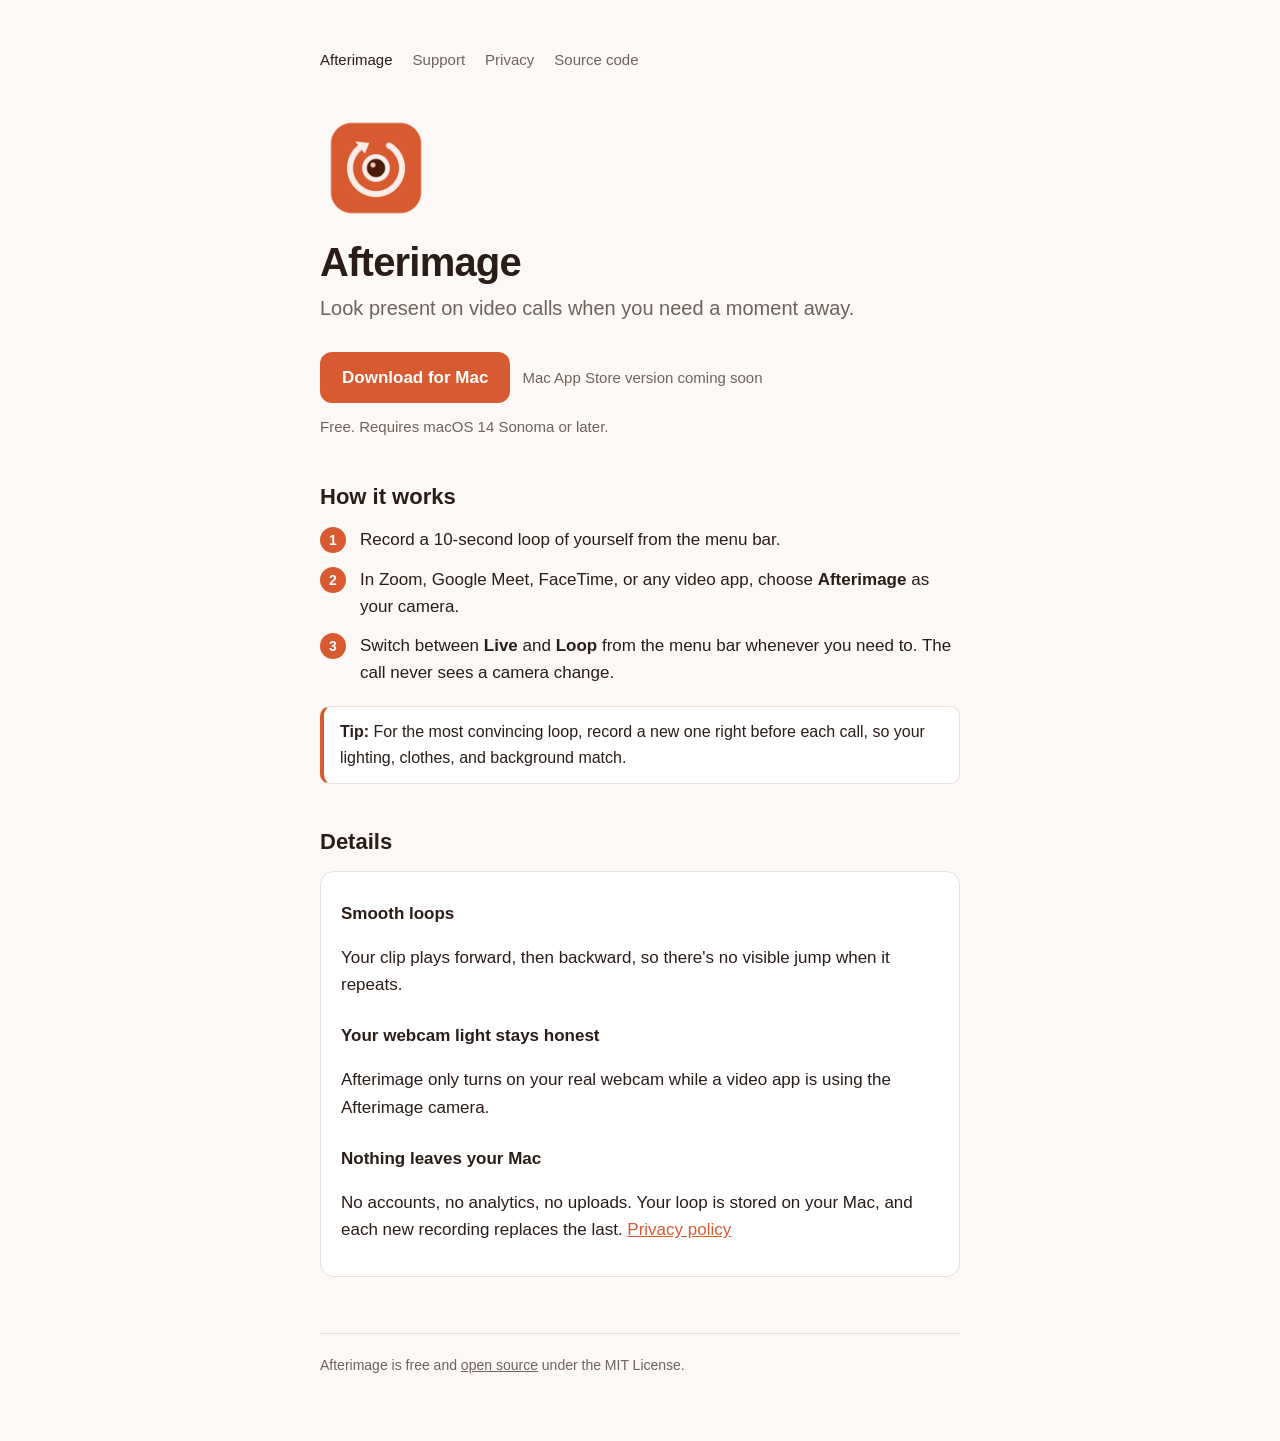
==== docs/index.html @ d4aef53a "Point the download button straight at the zip Co-Authored-By: Claude Opus 5.5 <noreply@anthropic.com" ====
<!doctype html>
<html lang="en">
<head>
<meta charset="utf-8">
<meta name="viewport" content="width=device-width, initial-scale=1">
<title>Afterimage — look present when you need a moment away</title>
<meta name="description" content="Afterimage is a free Mac app that shows a looping video of you on Zoom, Meet, and other video calls when you need a moment away.">
<link rel="icon" href="icon.png">
<link rel="stylesheet" href="style.css">
</head>
<body>
<main>
<nav>
  <a href="./" aria-current="page">Afterimage</a>
  <a href="support.html">Support</a>
  <a href="privacy.html">Privacy</a>
  <a href="https://github.com/leohanon/afterimage">Source code</a>
</nav>
<img class="icon" src="icon.png" alt="Afterimage app icon">
<h1>Afterimage</h1>
<p class="tagline">Look present on video calls when you need a moment away.</p>

<div class="buttons">
  <a class="button" href="https://github.com/leohanon/afterimage/releases/latest/download/Afterimage.zip">Download for Mac</a>
  <span class="soon">Mac App Store version coming soon</span>
</div>
<p class="fine">Free. Requires macOS 14 Sonoma or later.</p>

<h2>How it works</h2>
<ol class="steps">
  <li>Record a 10-second loop of yourself from the menu bar.</li>
  <li>In Zoom, Google Meet, FaceTime, or any video app, choose <strong>Afterimage</strong> as your camera.</li>
  <li>Switch between <strong>Live</strong> and <strong>Loop</strong> from the menu bar whenever you need to. The call never sees a camera change.</li>
</ol>
<p class="tip"><strong>Tip:</strong> For the most convincing loop, record a new one right before each call, so your lighting, clothes, and background match.</p>

<h2>Details</h2>
<div class="card">
  <h3>Smooth loops</h3>
  <p>Your clip plays forward, then backward, so there's no visible jump when it repeats.</p>
  <h3>Your webcam light stays honest</h3>
  <p>Afterimage only turns on your real webcam while a video app is using the Afterimage camera.</p>
  <h3>Nothing leaves your Mac</h3>
  <p>No accounts, no analytics, no uploads. Your loop is stored on your Mac, and each new recording replaces the last. <a href="privacy.html">Privacy policy</a></p>
</div>
<footer>Afterimage is free and <a href="https://github.com/leohanon/afterimage">open source</a> under the MIT License.</footer>
</main>
</body>
</html>
---- docs/style.css ----
:root {
  --bg: #fbf8f6;
  --text: #2a1d18;
  --muted: #6f625c;
  --line: #eadfd9;
  --card: #ffffff;
  --accent: #d85a30;
  --accent-text: #ffffff;
}
@media (prefers-color-scheme: dark) {
  :root {
    --bg: #1c1715;
    --text: #f3ece8;
    --muted: #b3a7a1;
    --line: #3a302c;
    --card: #26201d;
    --accent: #e4693f;
  }
}
* { box-sizing: border-box; }
body {
  margin: 0;
  background: var(--bg);
  color: var(--text);
  font: 17px/1.6 -apple-system, BlinkMacSystemFont, "SF Pro Text", "Helvetica Neue", sans-serif;
}
main { max-width: 680px; margin: 0 auto; padding: 48px 20px 64px; }
a { color: var(--accent); }
nav { display: flex; gap: 20px; font-size: 15px; margin-bottom: 40px; }
nav a { color: var(--muted); text-decoration: none; }
nav a:hover, nav a[aria-current] { color: var(--text); }
h1 { font-size: 40px; line-height: 1.1; margin: 16px 0 8px; letter-spacing: -0.02em; }
h2 { font-size: 22px; margin: 40px 0 12px; }
h3 { font-size: 17px; margin: 24px 0 4px; }
.tagline { font-size: 20px; color: var(--muted); margin: 0 0 28px; }
.icon { width: 112px; height: 112px; display: block; }
.buttons { display: flex; flex-wrap: wrap; gap: 12px; align-items: center; }
.button {
  display: inline-block; padding: 12px 22px; border-radius: 12px;
  background: var(--accent); color: var(--accent-text); text-decoration: none; font-weight: 600;
}
.soon { color: var(--muted); font-size: 15px; }
.fine { color: var(--muted); font-size: 15px; margin-top: 12px; }
ol.steps { list-style: none; counter-reset: step; padding: 0; margin: 0; }
ol.steps li { counter-increment: step; position: relative; padding-left: 40px; margin: 12px 0; }
ol.steps li::before {
  content: counter(step); position: absolute; left: 0; top: 1px;
  width: 26px; height: 26px; border-radius: 50%;
  background: var(--accent); color: var(--accent-text);
  font-size: 14px; font-weight: 700; text-align: center; line-height: 26px;
}
.card { background: var(--card); border: 1px solid var(--line); border-radius: 14px; padding: 4px 20px 16px; margin-top: 12px; }
footer { margin-top: 56px; padding-top: 20px; border-top: 1px solid var(--line); color: var(--muted); font-size: 14px; }
footer a { color: var(--muted); }
.tip { background: var(--card); border: 1px solid var(--line); border-left: 4px solid var(--accent); border-radius: 10px; padding: 12px 16px; margin: 20px 0 0; font-size: 16px; }
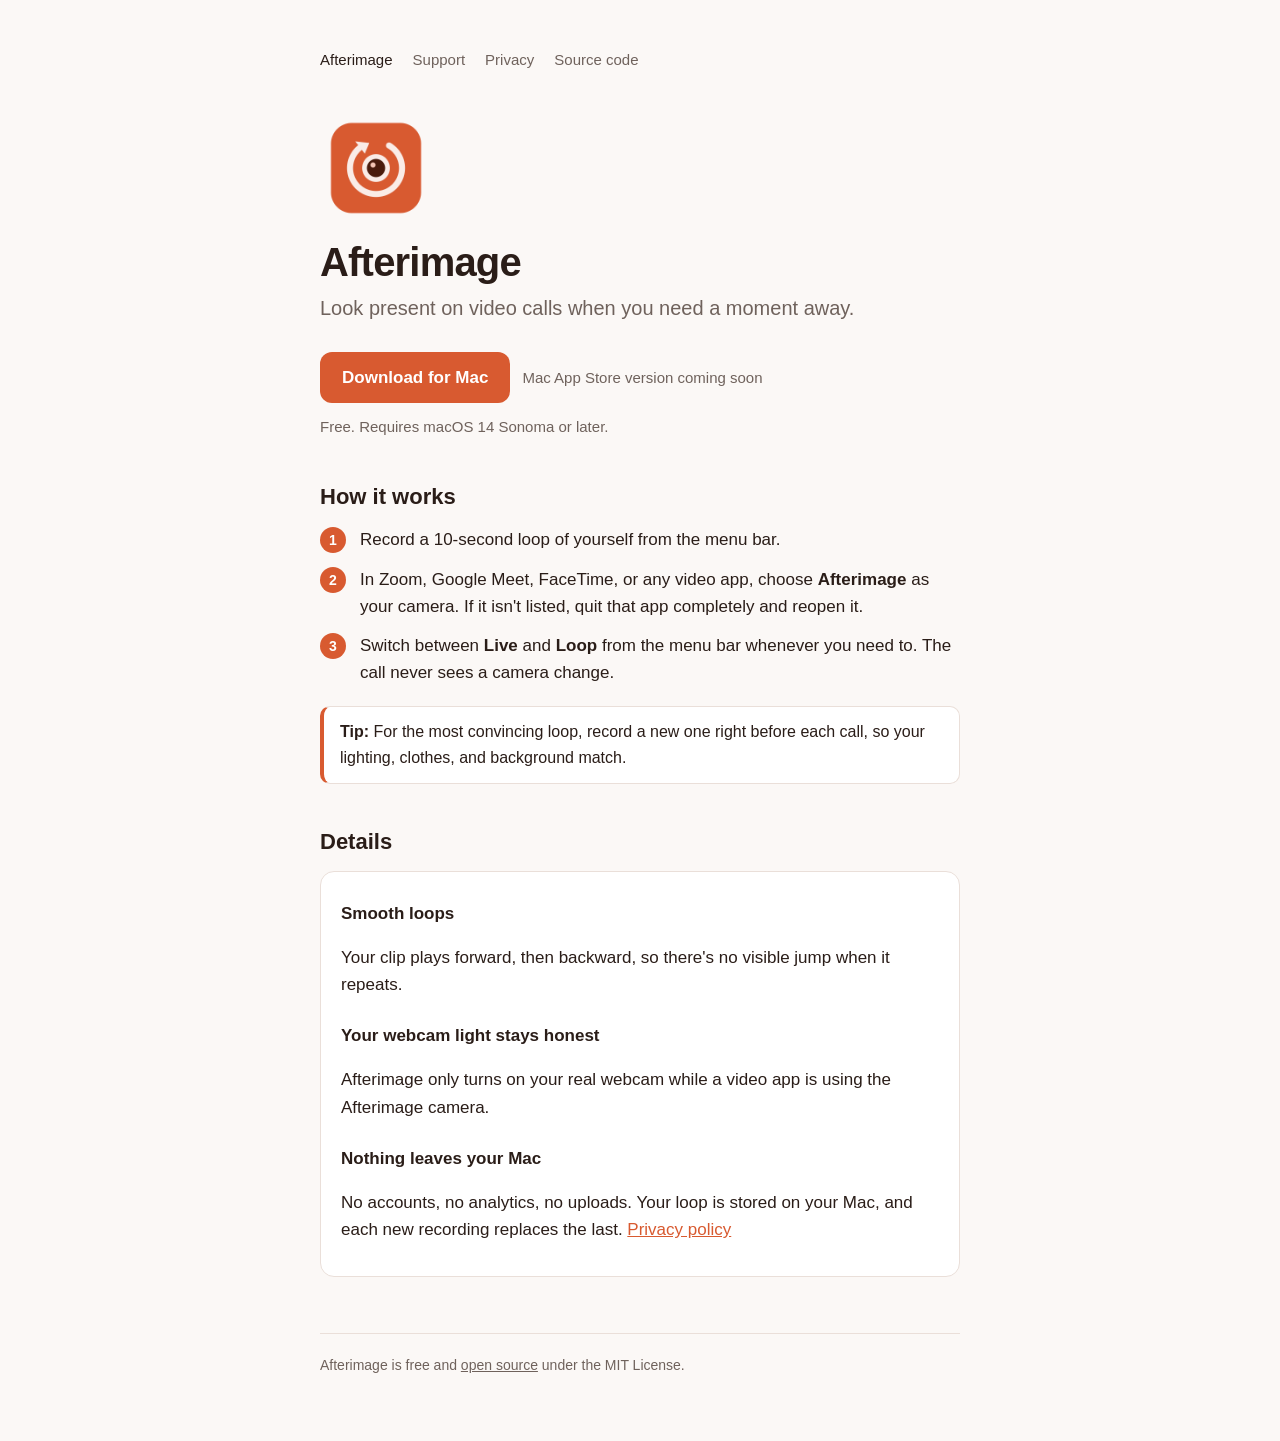
==== commit abd8fe57: "Explain reopening video apps; crop non-widescreen frames instead of stretching Video apps only list " ====
--- a/docs/index.html
+++ b/docs/index.html
@@ -29,7 +29,7 @@
 <h2>How it works</h2>
 <ol class="steps">
   <li>Record a 10-second loop of yourself from the menu bar.</li>
-  <li>In Zoom, Google Meet, FaceTime, or any video app, choose <strong>Afterimage</strong> as your camera.</li>
+  <li>In Zoom, Google Meet, FaceTime, or any video app, choose <strong>Afterimage</strong> as your camera. If it isn't listed, quit that app completely and reopen it.</li>
   <li>Switch between <strong>Live</strong> and <strong>Loop</strong> from the menu bar whenever you need to. The call never sees a camera change.</li>
 </ol>
 <p class="tip"><strong>Tip:</strong> For the most convincing loop, record a new one right before each call, so your lighting, clothes, and background match.</p>
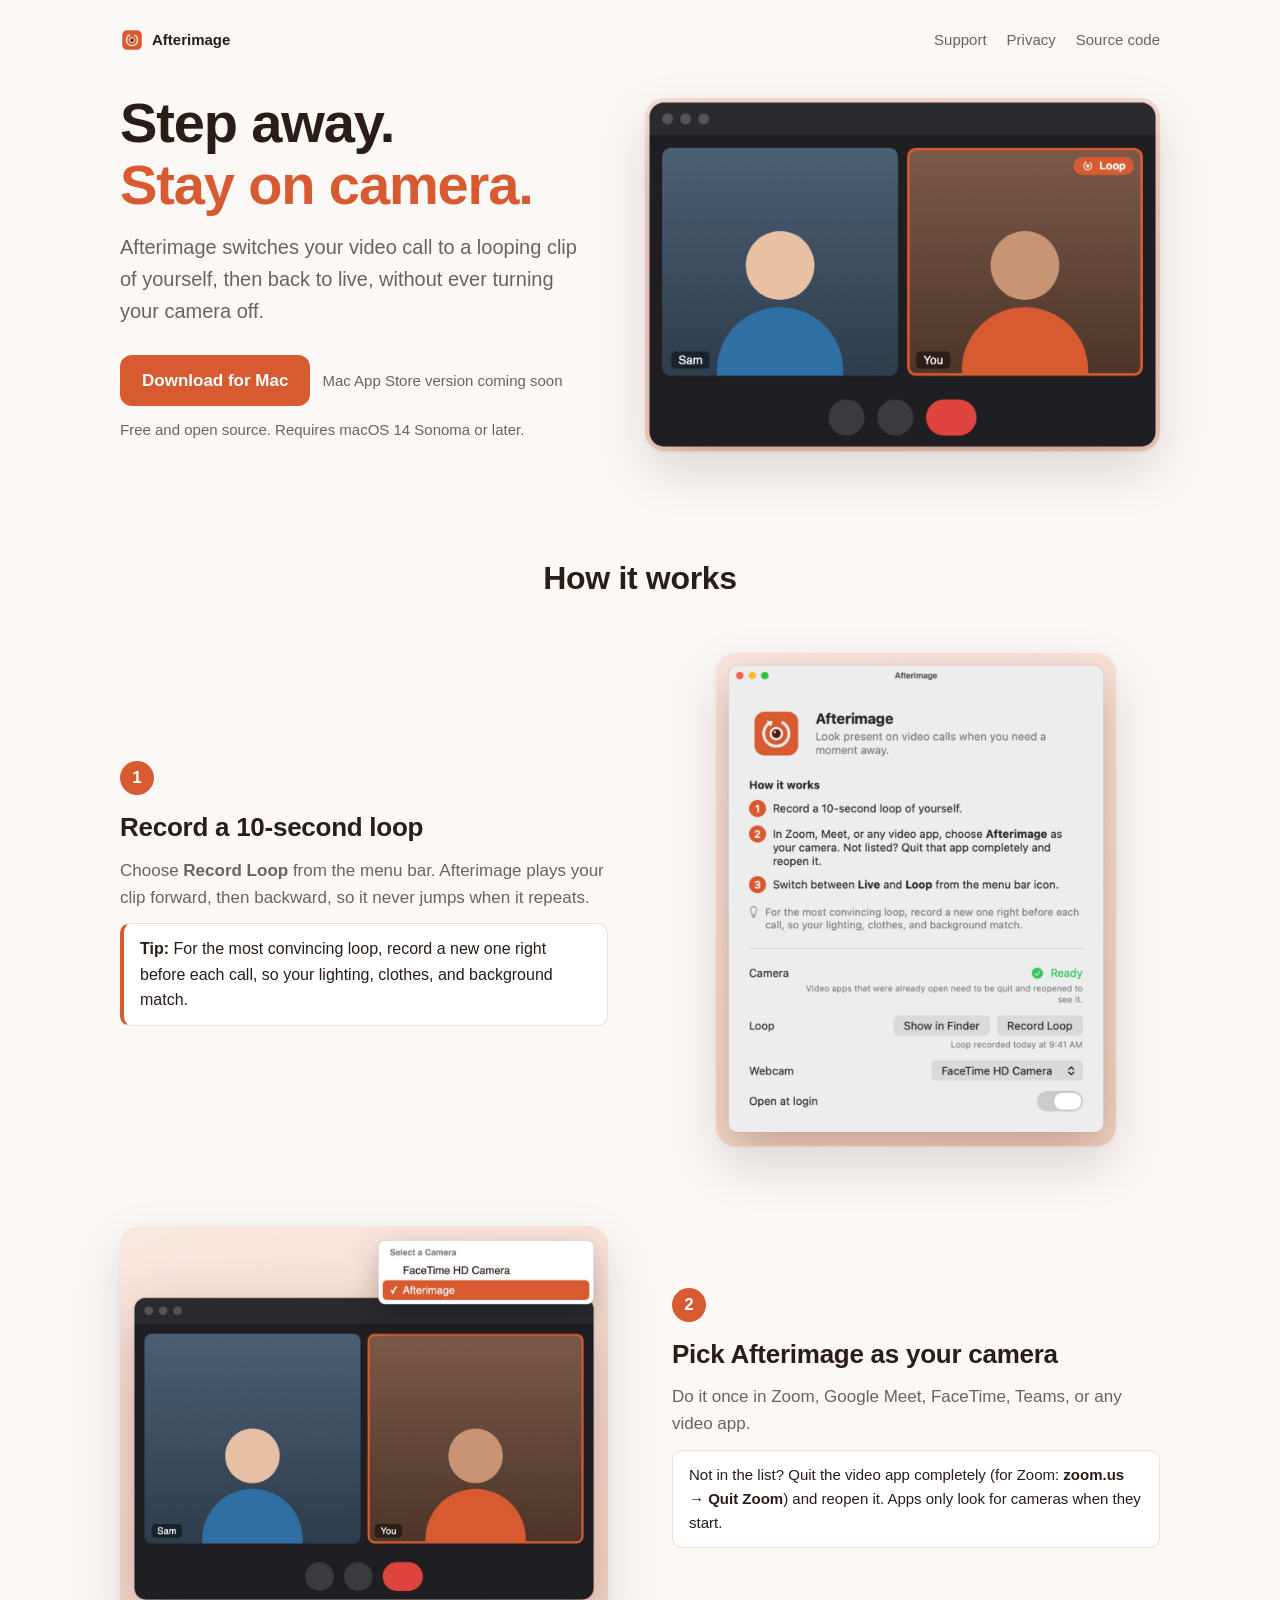
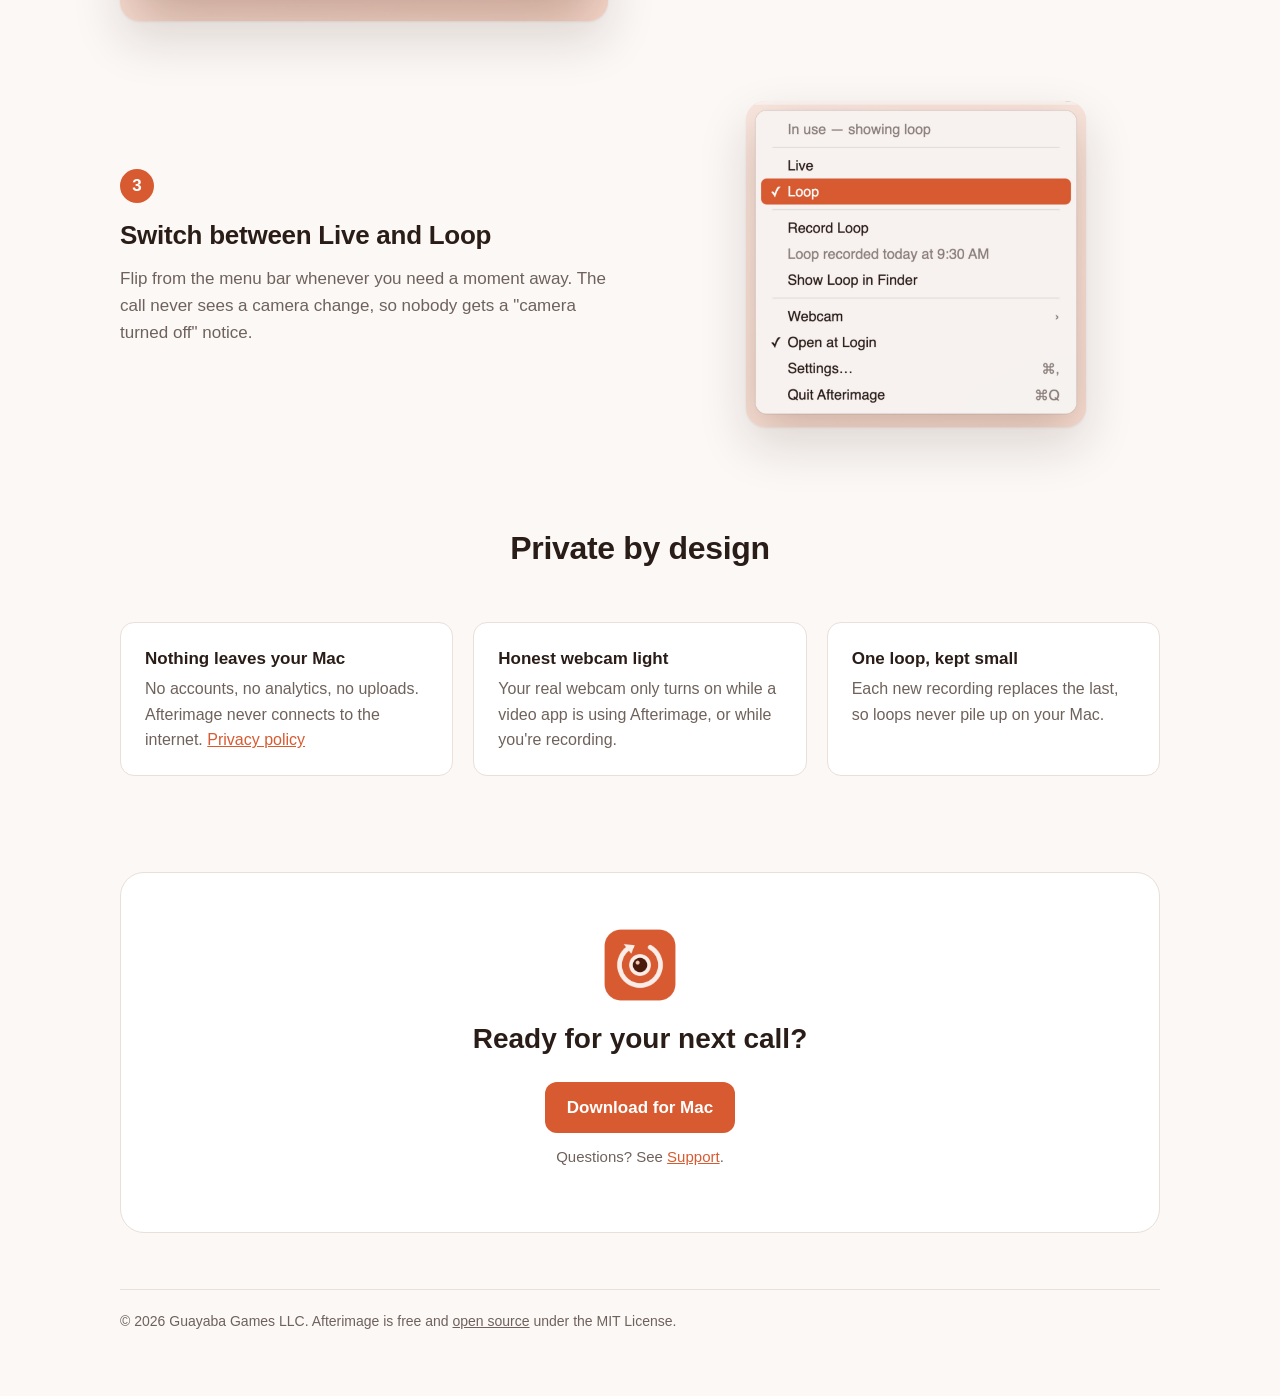
==== commit 0b1d09b9: "Redesign the home page with screenshots; license under Guayaba Games LLC The home page is now a wide" ====
--- a/docs/index.html
+++ b/docs/index.html
@@ -8,42 +8,88 @@
 <link rel="icon" href="icon.png">
 <link rel="stylesheet" href="style.css">
 </head>
-<body>
+<body class="home">
 <main>
 <nav>
-  <a href="./" aria-current="page">Afterimage</a>
-  <a href="support.html">Support</a>
-  <a href="privacy.html">Privacy</a>
-  <a href="https://github.com/leohanon/afterimage">Source code</a>
+  <a class="brand" href="./" aria-current="page"><img src="icon.png" alt="">Afterimage</a>
+  <span class="links">
+    <a href="support.html">Support</a>
+    <a href="privacy.html">Privacy</a>
+    <a href="https://github.com/leohanon/afterimage">Source code</a>
+  </span>
 </nav>
-<img class="icon" src="icon.png" alt="Afterimage app icon">
-<h1>Afterimage</h1>
-<p class="tagline">Look present on video calls when you need a moment away.</p>
 
-<div class="buttons">
-  <a class="button" href="https://github.com/leohanon/afterimage/releases/latest/download/Afterimage.zip">Download for Mac</a>
-  <span class="soon">Mac App Store version coming soon</span>
-</div>
-<p class="fine">Free. Requires macOS 14 Sonoma or later.</p>
+<section class="hero">
+  <div class="hero-text">
+    <h1>Step away.<br><span class="accent">Stay on camera.</span></h1>
+    <p class="tagline">Afterimage switches your video call to a looping clip of yourself, then back to live, without ever turning your camera off.</p>
+    <div class="buttons">
+      <a class="button" href="https://github.com/leohanon/afterimage/releases/latest/download/Afterimage.zip">Download for Mac</a>
+      <span class="soon">Mac App Store version coming soon</span>
+    </div>
+    <p class="fine">Free and open source. Requires macOS 14 Sonoma or later.</p>
+  </div>
+  <figure class="shot hero-shot"><img src="img/call.jpg" alt="A video call where your tile is showing your Afterimage loop" width="1200" height="821"></figure>
+</section>
 
-<h2>How it works</h2>
-<ol class="steps">
-  <li>Record a 10-second loop of yourself from the menu bar.</li>
-  <li>In Zoom, Google Meet, FaceTime, or any video app, choose <strong>Afterimage</strong> as your camera. If it isn't listed, quit that app completely and reopen it.</li>
-  <li>Switch between <strong>Live</strong> and <strong>Loop</strong> from the menu bar whenever you need to. The call never sees a camera change.</li>
-</ol>
-<p class="tip"><strong>Tip:</strong> For the most convincing loop, record a new one right before each call, so your lighting, clothes, and background match.</p>
+<section>
+  <h2 class="section-title">How it works</h2>
+  <div class="feature">
+    <div class="feature-text">
+      <span class="num">1</span>
+      <h3>Record a 10-second loop</h3>
+      <p>Choose <strong>Record Loop</strong> from the menu bar. Afterimage plays your clip forward, then backward, so it never jumps when it repeats.</p>
+      <p class="tip"><strong>Tip:</strong> For the most convincing loop, record a new one right before each call, so your lighting, clothes, and background match.</p>
+    </div>
+    <figure class="shot narrow"><img src="img/settings.jpg" alt="The Afterimage settings window with the Record Loop button" width="972" height="1200" ></figure>
+  </div>
+  <div class="feature reverse">
+    <div class="feature-text">
+      <span class="num">2</span>
+      <h3>Pick Afterimage as your camera</h3>
+      <p>Do it once in Zoom, Google Meet, FaceTime, Teams, or any video app.</p>
+      <p class="note">Not in the list? Quit the video app completely (for Zoom: <strong>zoom.us → Quit Zoom</strong>) and reopen it. Apps only look for cameras when they start.</p>
+    </div>
+    <figure class="shot"><img src="img/camera.jpg" alt="A video app's camera menu with Afterimage selected" width="1200" height="971" ></figure>
+  </div>
+  <div class="feature">
+    <div class="feature-text">
+      <span class="num">3</span>
+      <h3>Switch between Live and Loop</h3>
+      <p>Flip from the menu bar whenever you need a moment away. The call never sees a camera change, so nobody gets a "camera turned off" notice.</p>
+    </div>
+    <figure class="shot narrow small"><img src="img/menu.jpg" alt="The Afterimage menu with Loop selected" width="1200" height="1150" ></figure>
+  </div>
+</section>
 
-<h2>Details</h2>
-<div class="card">
-  <h3>Smooth loops</h3>
-  <p>Your clip plays forward, then backward, so there's no visible jump when it repeats.</p>
-  <h3>Your webcam light stays honest</h3>
-  <p>Afterimage only turns on your real webcam while a video app is using the Afterimage camera.</p>
-  <h3>Nothing leaves your Mac</h3>
-  <p>No accounts, no analytics, no uploads. Your loop is stored on your Mac, and each new recording replaces the last. <a href="privacy.html">Privacy policy</a></p>
-</div>
-<footer>Afterimage is free and <a href="https://github.com/leohanon/afterimage">open source</a> under the MIT License.</footer>
+<section>
+  <h2 class="section-title">Private by design</h2>
+  <div class="grid">
+    <div class="card">
+      <h3>Nothing leaves your Mac</h3>
+      <p>No accounts, no analytics, no uploads. Afterimage never connects to the internet. <a href="privacy.html">Privacy policy</a></p>
+    </div>
+    <div class="card">
+      <h3>Honest webcam light</h3>
+      <p>Your real webcam only turns on while a video app is using Afterimage, or while you're recording.</p>
+    </div>
+    <div class="card">
+      <h3>One loop, kept small</h3>
+      <p>Each new recording replaces the last, so loops never pile up on your Mac.</p>
+    </div>
+  </div>
+</section>
+
+<section class="cta">
+  <img src="icon.png" alt="" width="88" height="88">
+  <h2>Ready for your next call?</h2>
+  <div class="buttons center">
+    <a class="button" href="https://github.com/leohanon/afterimage/releases/latest/download/Afterimage.zip">Download for Mac</a>
+  </div>
+  <p class="fine">Questions? See <a href="support.html">Support</a>.</p>
+</section>
+
+<footer>© 2026 Guayaba Games LLC. Afterimage is free and <a href="https://github.com/leohanon/afterimage">open source</a> under the MIT License.</footer>
 </main>
 </body>
 </html>
--- a/docs/style.css
+++ b/docs/style.css
@@ -53,3 +53,58 @@
 footer { margin-top: 56px; padding-top: 20px; border-top: 1px solid var(--line); color: var(--muted); font-size: 14px; }
 footer a { color: var(--muted); }
 .tip { background: var(--card); border: 1px solid var(--line); border-left: 4px solid var(--accent); border-radius: 10px; padding: 12px 16px; margin: 20px 0 0; font-size: 16px; }
+
+/* ---------- shared nav ---------- */
+nav { align-items: center; justify-content: space-between; flex-wrap: wrap; row-gap: 8px; }
+nav .brand { display: flex; align-items: center; gap: 8px; color: var(--text); font-weight: 600; }
+nav .brand img { width: 24px; height: 24px; }
+nav .links { display: flex; gap: 20px; }
+
+/* ---------- home page ---------- */
+.home main { max-width: 1080px; padding-top: 28px; }
+.home section { margin-top: 96px; }
+.home section.hero { margin-top: 32px; }
+.accent { color: var(--accent); }
+
+.hero { display: grid; grid-template-columns: 1fr 1.1fr; gap: 56px; align-items: center; }
+.hero h1 { font-size: 56px; margin: 0 0 16px; }
+.hero .tagline { font-size: 20px; margin-bottom: 28px; }
+
+.shot { margin: 0; border-radius: 20px; overflow: hidden; background: #f6dccf;
+  box-shadow: 0 1px 2px rgba(60,20,5,.08), 0 20px 50px rgba(60,20,5,.14); }
+.shot img { display: block; width: 100%; height: auto; }
+
+.section-title { font-size: 32px; text-align: center; margin: 0 0 48px; letter-spacing: -0.01em; }
+
+.feature { display: grid; grid-template-columns: 1fr 1fr; gap: 64px; align-items: center; margin-bottom: 80px; }
+.feature:last-child { margin-bottom: 0; }
+.feature.reverse .feature-text { order: 2; }
+.feature h3 { font-size: 26px; margin: 12px 0 8px; letter-spacing: -0.01em; }
+.feature p { color: var(--muted); margin: 0 0 12px; }
+.feature .tip, .feature .note { color: var(--text); }
+.feature .note { font-size: 15px; background: var(--card); border: 1px solid var(--line); border-radius: 10px; padding: 12px 16px; }
+.shot.narrow { max-width: 380px; justify-self: center; }
+.num { display: inline-block; width: 34px; height: 34px; border-radius: 50%; background: var(--accent); color: var(--accent-text);
+  font-weight: 700; text-align: center; line-height: 34px; }
+
+.grid { display: grid; grid-template-columns: repeat(3, 1fr); gap: 20px; }
+.grid .card { margin: 0; padding: 22px 24px; }
+.grid .card h3 { margin-top: 0; }
+.grid .card p { color: var(--muted); margin: 0; font-size: 16px; }
+
+.cta { text-align: center; background: var(--card); border: 1px solid var(--line); border-radius: 24px; padding: 48px 20px; }
+.cta img { display: block; margin: 0 auto 8px; }
+.cta h2 { margin: 0 0 20px; font-size: 28px; }
+.buttons.center { justify-content: center; }
+
+@media (max-width: 820px) {
+  .home section { margin-top: 64px; }
+  .hero, .feature { grid-template-columns: 1fr; gap: 28px; }
+  .hero h1 { font-size: 42px; }
+  .feature { margin-bottom: 56px; }
+  .feature.reverse .feature-text { order: 0; }
+  .grid { grid-template-columns: 1fr; }
+  .section-title { margin-bottom: 32px; }
+}
+.shot.narrow { max-width: 400px; justify-self: center; }
+.shot.small { max-width: 340px; }
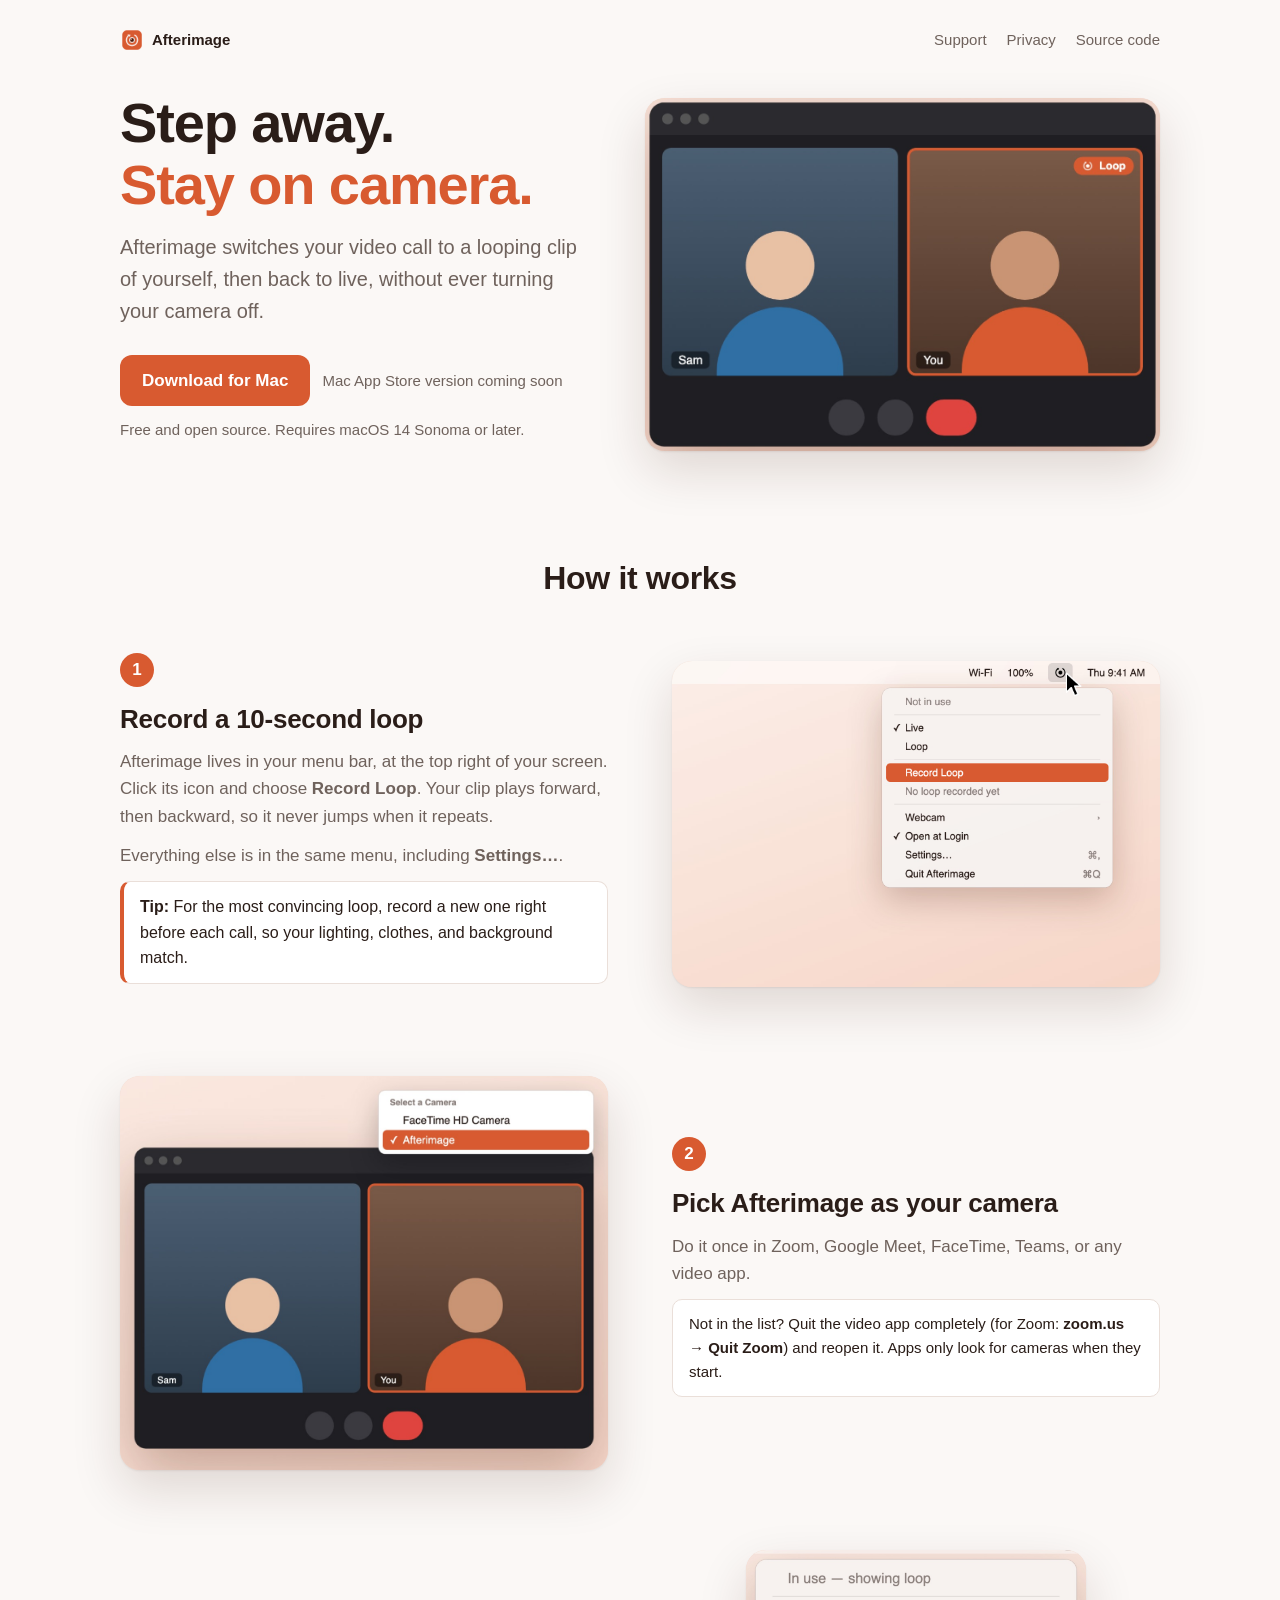
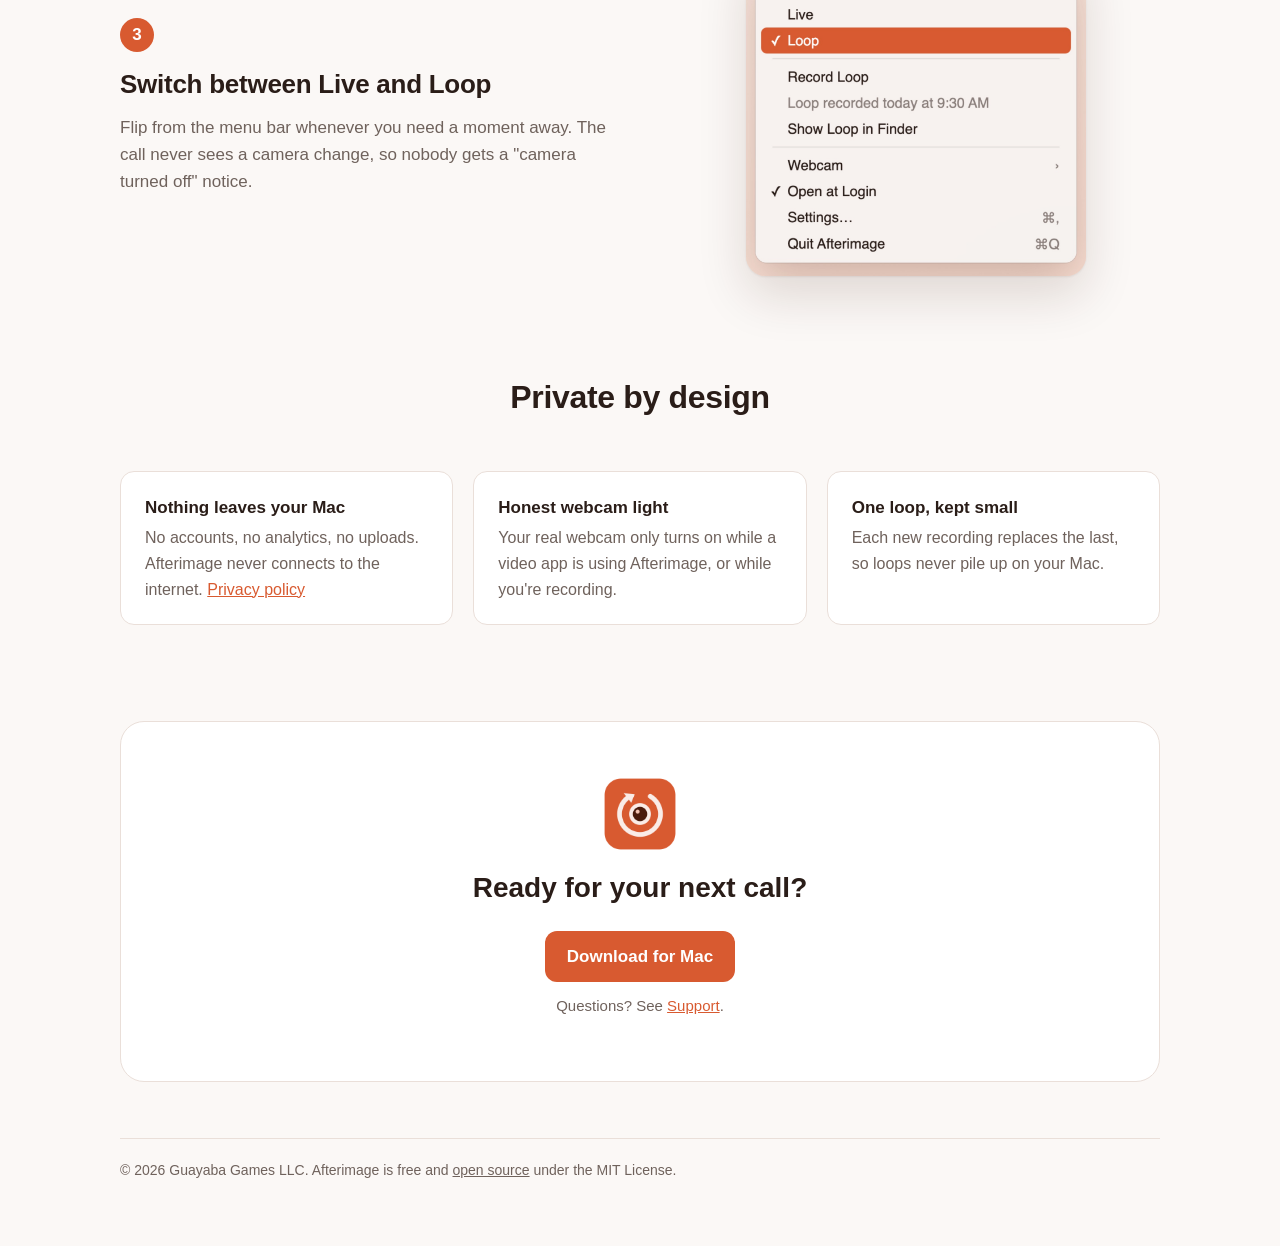
==== commit 1012f51f: "Show the menu bar click in step 1 of the home page Step 1 now shows clicking the Afterimage menu-bar" ====
--- a/docs/index.html
+++ b/docs/index.html
@@ -38,10 +38,11 @@
     <div class="feature-text">
       <span class="num">1</span>
       <h3>Record a 10-second loop</h3>
-      <p>Choose <strong>Record Loop</strong> from the menu bar. Afterimage plays your clip forward, then backward, so it never jumps when it repeats.</p>
+      <p>Afterimage lives in your menu bar, at the top right of your screen. Click its icon and choose <strong>Record Loop</strong>. Your clip plays forward, then backward, so it never jumps when it repeats.</p>
+      <p>Everything else is in the same menu, including <strong>Settings…</strong>.</p>
       <p class="tip"><strong>Tip:</strong> For the most convincing loop, record a new one right before each call, so your lighting, clothes, and background match.</p>
     </div>
-    <figure class="shot narrow"><img src="img/settings.jpg" alt="The Afterimage settings window with the Record Loop button" width="972" height="1200" ></figure>
+    <figure class="shot"><img src="img/menubar.jpg" alt="Clicking the Afterimage icon in the menu bar opens its menu, with Record Loop highlighted" width="1440" height="960"></figure>
   </div>
   <div class="feature reverse">
     <div class="feature-text">
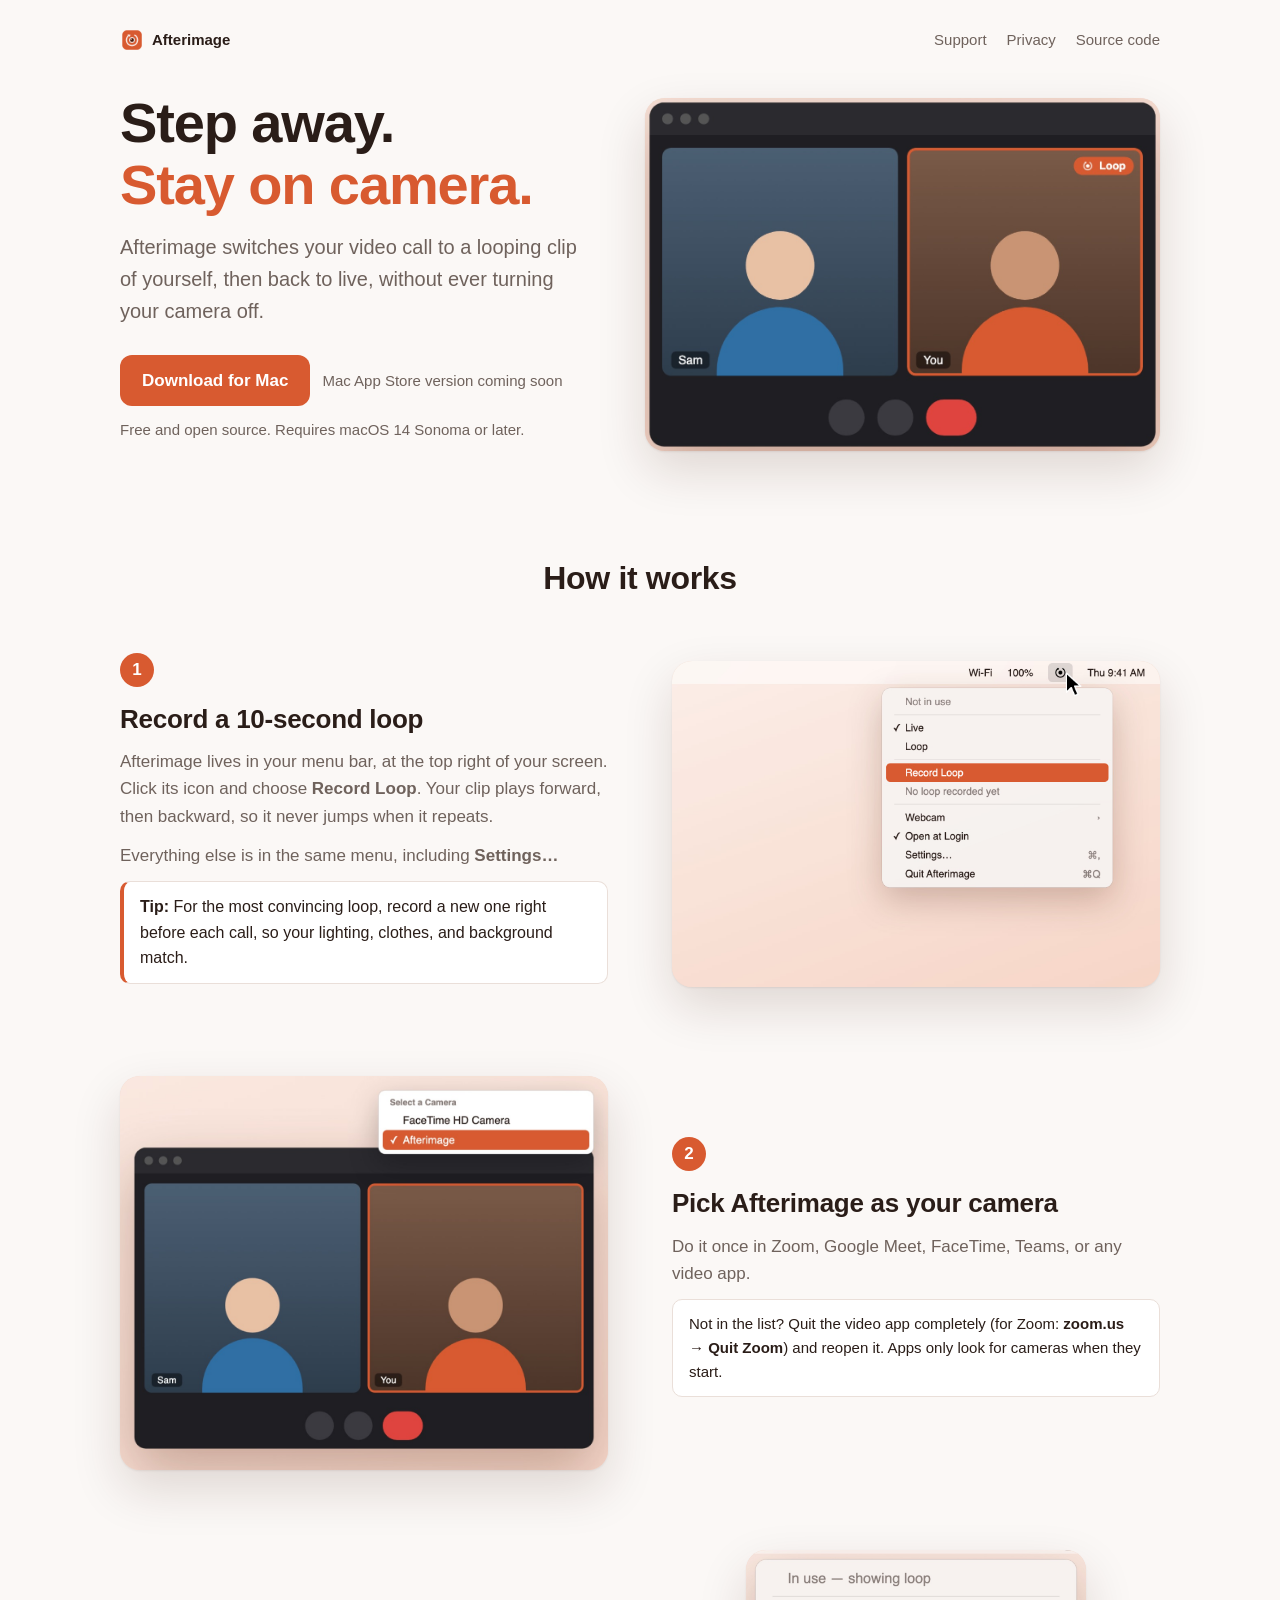
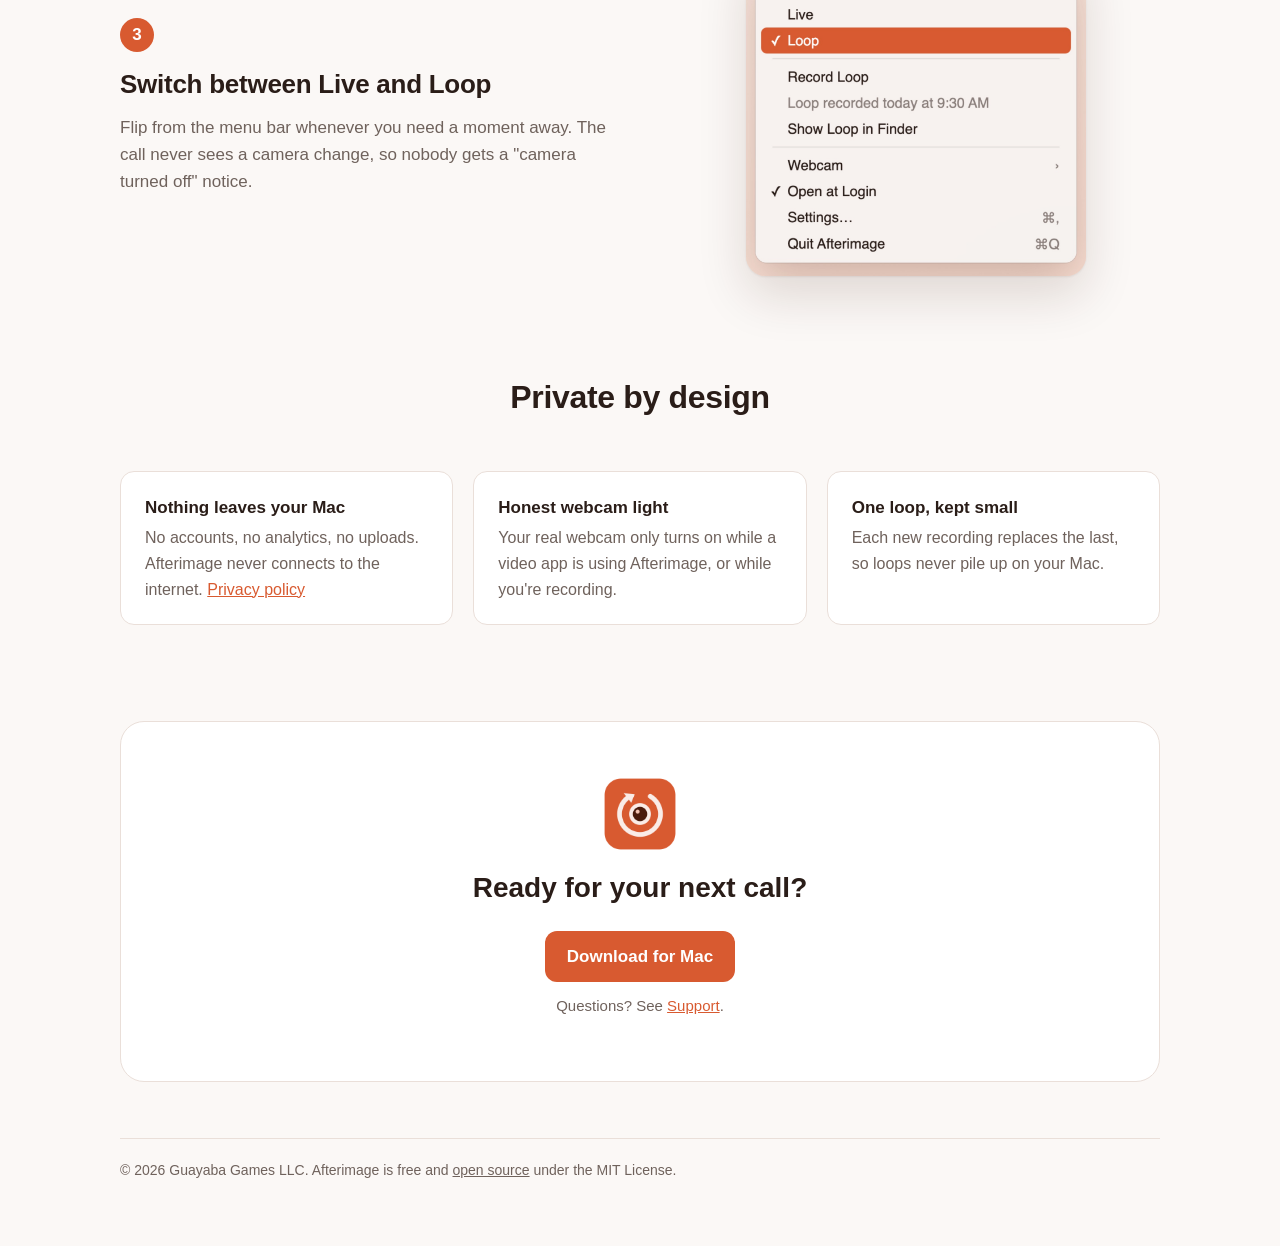
==== commit d7e1ab93: "Drop doubled period after Settings… Co-Authored-By: Claude Opus 5.5 <noreply@anthropic.com>" ====
--- a/docs/index.html
+++ b/docs/index.html
@@ -6,7 +6,7 @@
 <title>Afterimage — look present when you need a moment away</title>
 <meta name="description" content="Afterimage is a free Mac app that shows a looping video of you on Zoom, Meet, and other video calls when you need a moment away.">
 <link rel="icon" href="icon.png">
-<link rel="stylesheet" href="style.css">
+<link rel="stylesheet" href="style.css?v=2">
 </head>
 <body class="home">
 <main>
@@ -39,7 +39,7 @@
       <span class="num">1</span>
       <h3>Record a 10-second loop</h3>
       <p>Afterimage lives in your menu bar, at the top right of your screen. Click its icon and choose <strong>Record Loop</strong>. Your clip plays forward, then backward, so it never jumps when it repeats.</p>
-      <p>Everything else is in the same menu, including <strong>Settings…</strong>.</p>
+      <p>Everything else is in the same menu, including <strong>Settings…</strong></p>
       <p class="tip"><strong>Tip:</strong> For the most convincing loop, record a new one right before each call, so your lighting, clothes, and background match.</p>
     </div>
     <figure class="shot"><img src="img/menubar.jpg" alt="Clicking the Afterimage icon in the menu bar opens its menu, with Record Loop highlighted" width="1440" height="960"></figure>
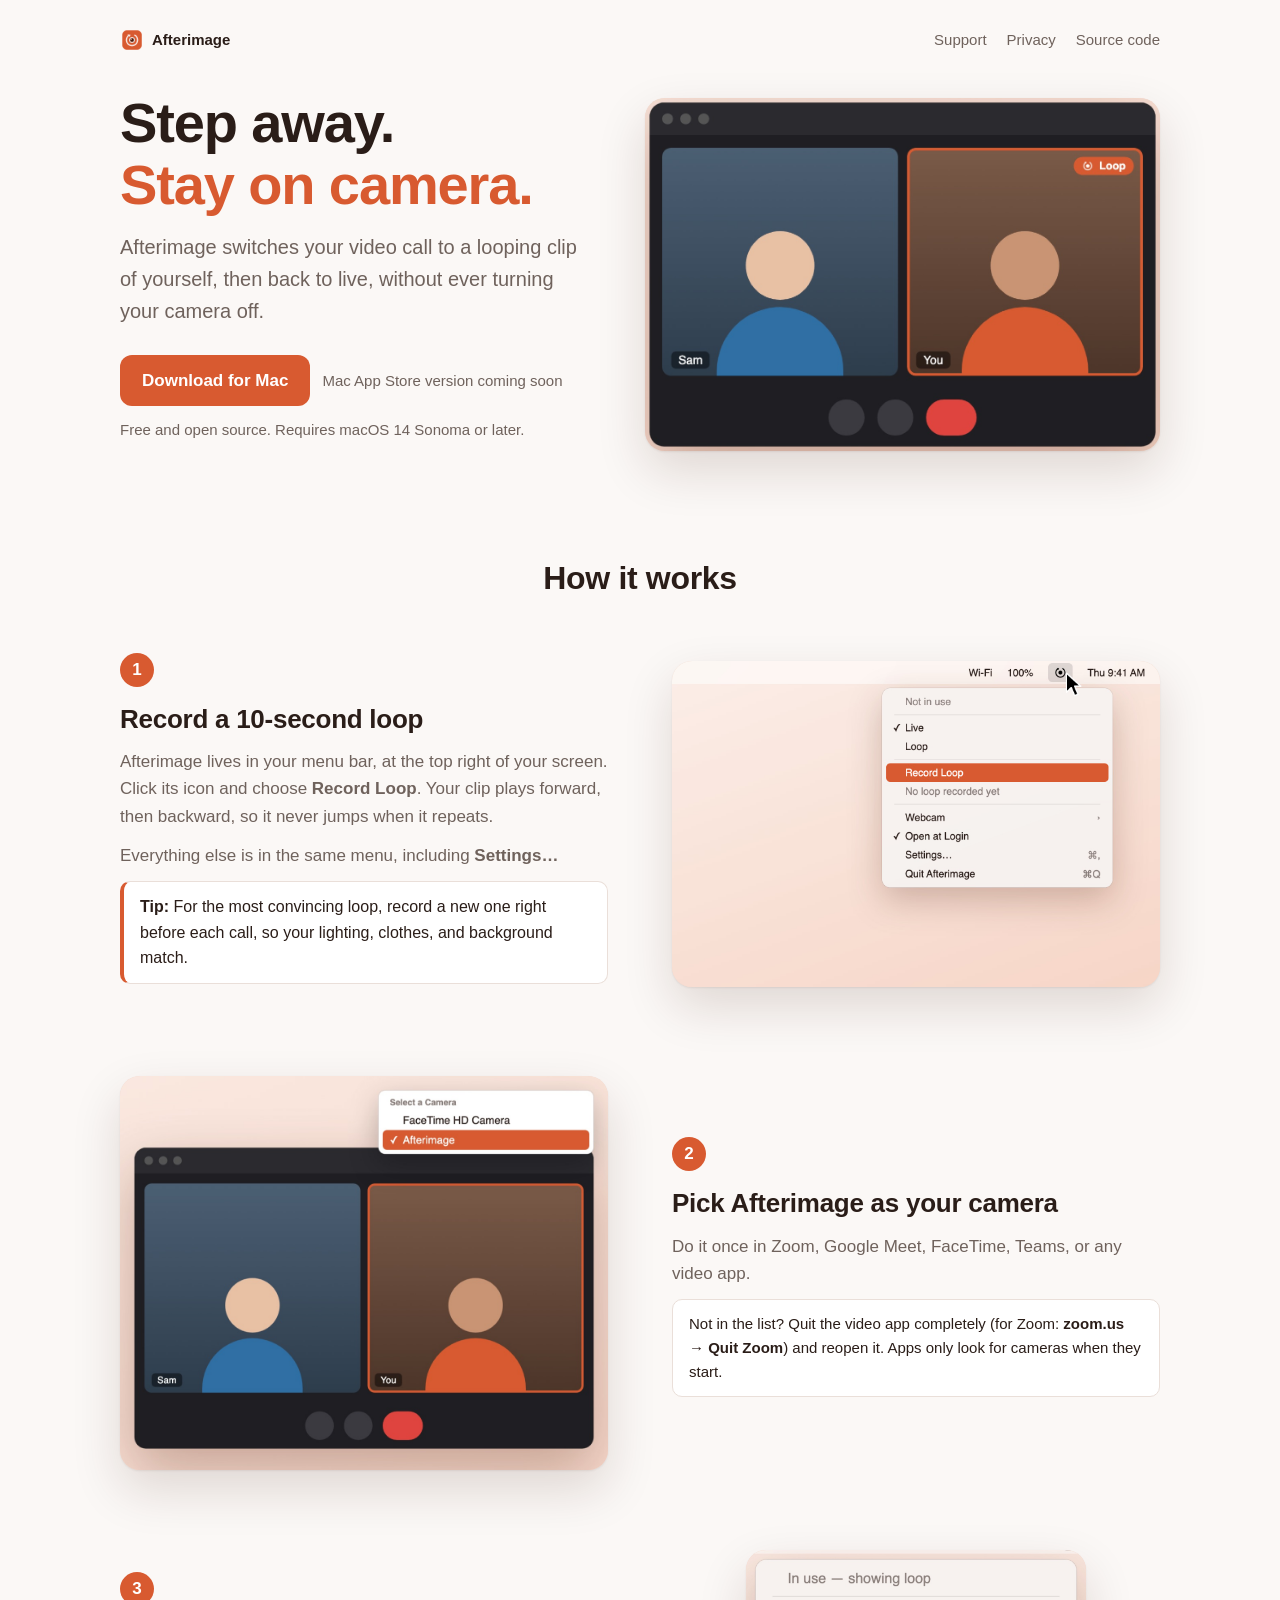
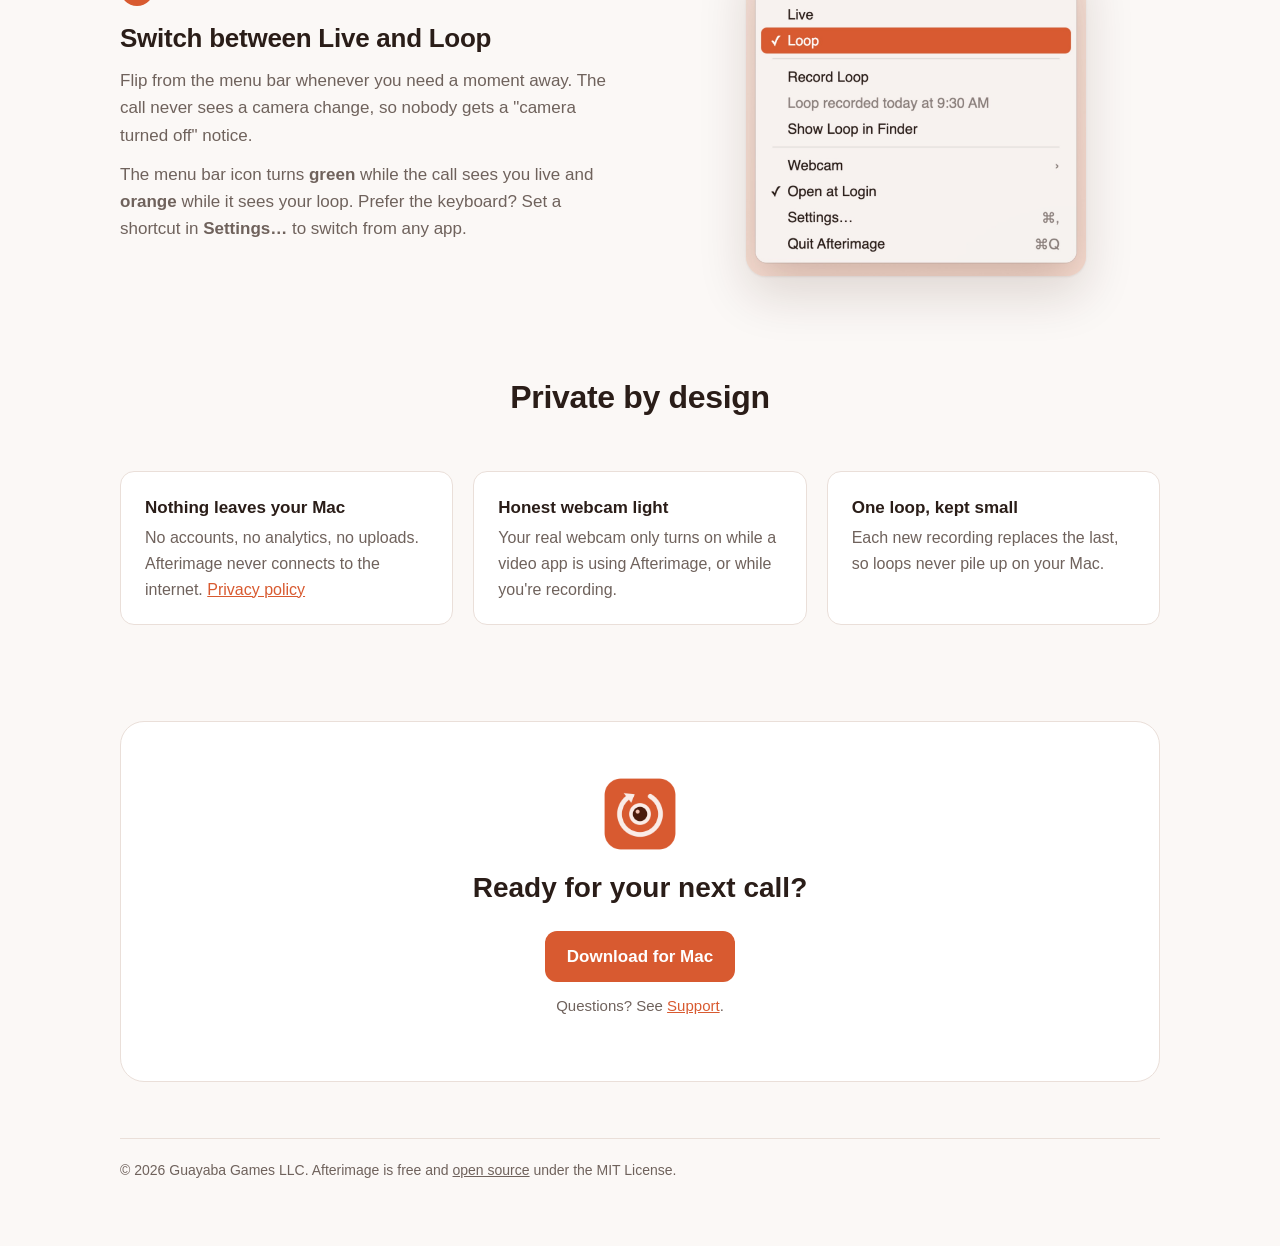
==== commit 34126f85: "Add a Live/Loop keyboard shortcut and color the menu bar icon by state (1.1) Co-Authored-By: Claude " ====
--- a/docs/index.html
+++ b/docs/index.html
@@ -24,7 +24,7 @@
     <h1>Step away.<br><span class="accent">Stay on camera.</span></h1>
     <p class="tagline">Afterimage switches your video call to a looping clip of yourself, then back to live, without ever turning your camera off.</p>
     <div class="buttons">
-      <a class="button" href="https://github.com/leohanon/afterimage/releases/latest/download/Afterimage.zip">Download for Mac</a>
+      <a class="button" href="https://github.com/leohanon/afterimage/releases/latest/download/Afterimage.dmg">Download for Mac</a>
       <span class="soon">Mac App Store version coming soon</span>
     </div>
     <p class="fine">Free and open source. Requires macOS 14 Sonoma or later.</p>
@@ -58,6 +58,7 @@
       <span class="num">3</span>
       <h3>Switch between Live and Loop</h3>
       <p>Flip from the menu bar whenever you need a moment away. The call never sees a camera change, so nobody gets a "camera turned off" notice.</p>
+      <p>The menu bar icon turns <strong>green</strong> while the call sees you live and <strong>orange</strong> while it sees your loop. Prefer the keyboard? Set a shortcut in <strong>Settings…</strong> to switch from any app.</p>
     </div>
     <figure class="shot narrow small"><img src="img/menu.jpg" alt="The Afterimage menu with Loop selected" width="1200" height="1150" ></figure>
   </div>
@@ -85,7 +86,7 @@
   <img src="icon.png" alt="" width="88" height="88">
   <h2>Ready for your next call?</h2>
   <div class="buttons center">
-    <a class="button" href="https://github.com/leohanon/afterimage/releases/latest/download/Afterimage.zip">Download for Mac</a>
+    <a class="button" href="https://github.com/leohanon/afterimage/releases/latest/download/Afterimage.dmg">Download for Mac</a>
   </div>
   <p class="fine">Questions? See <a href="support.html">Support</a>.</p>
 </section>
